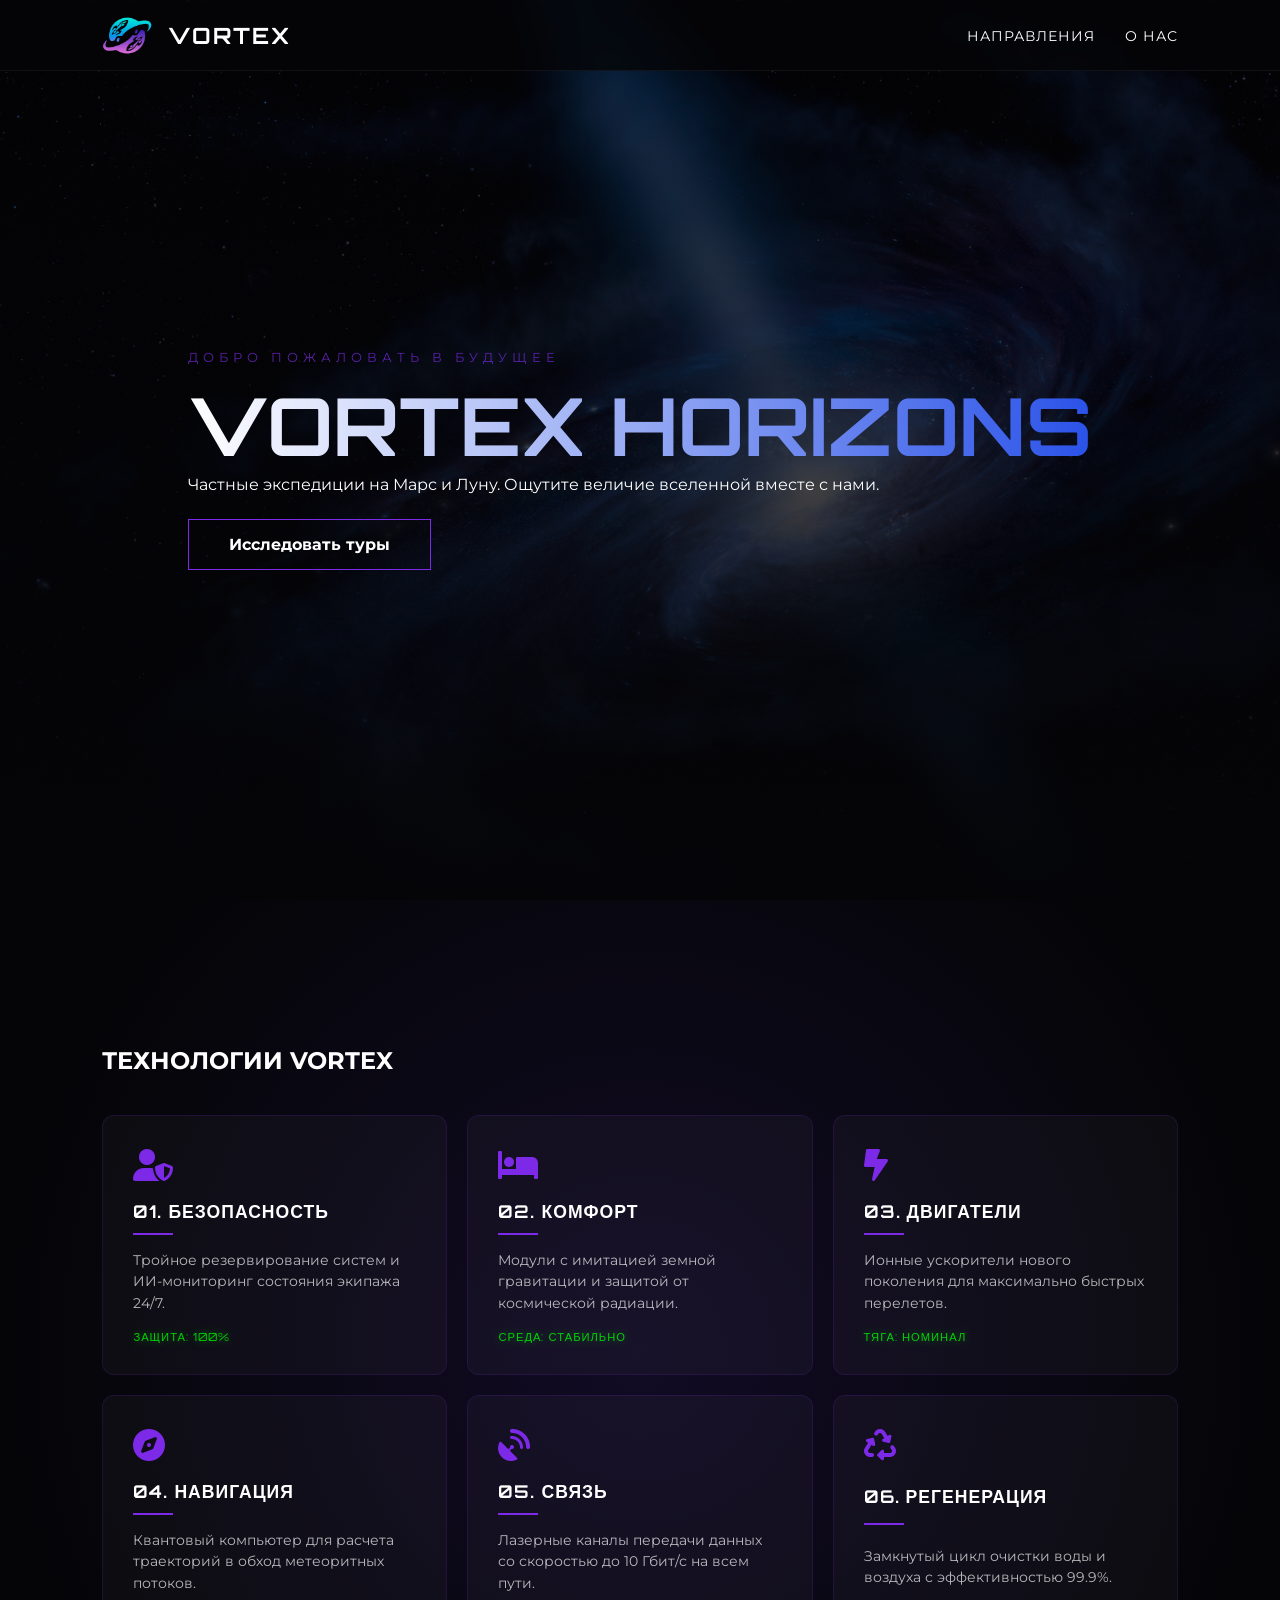
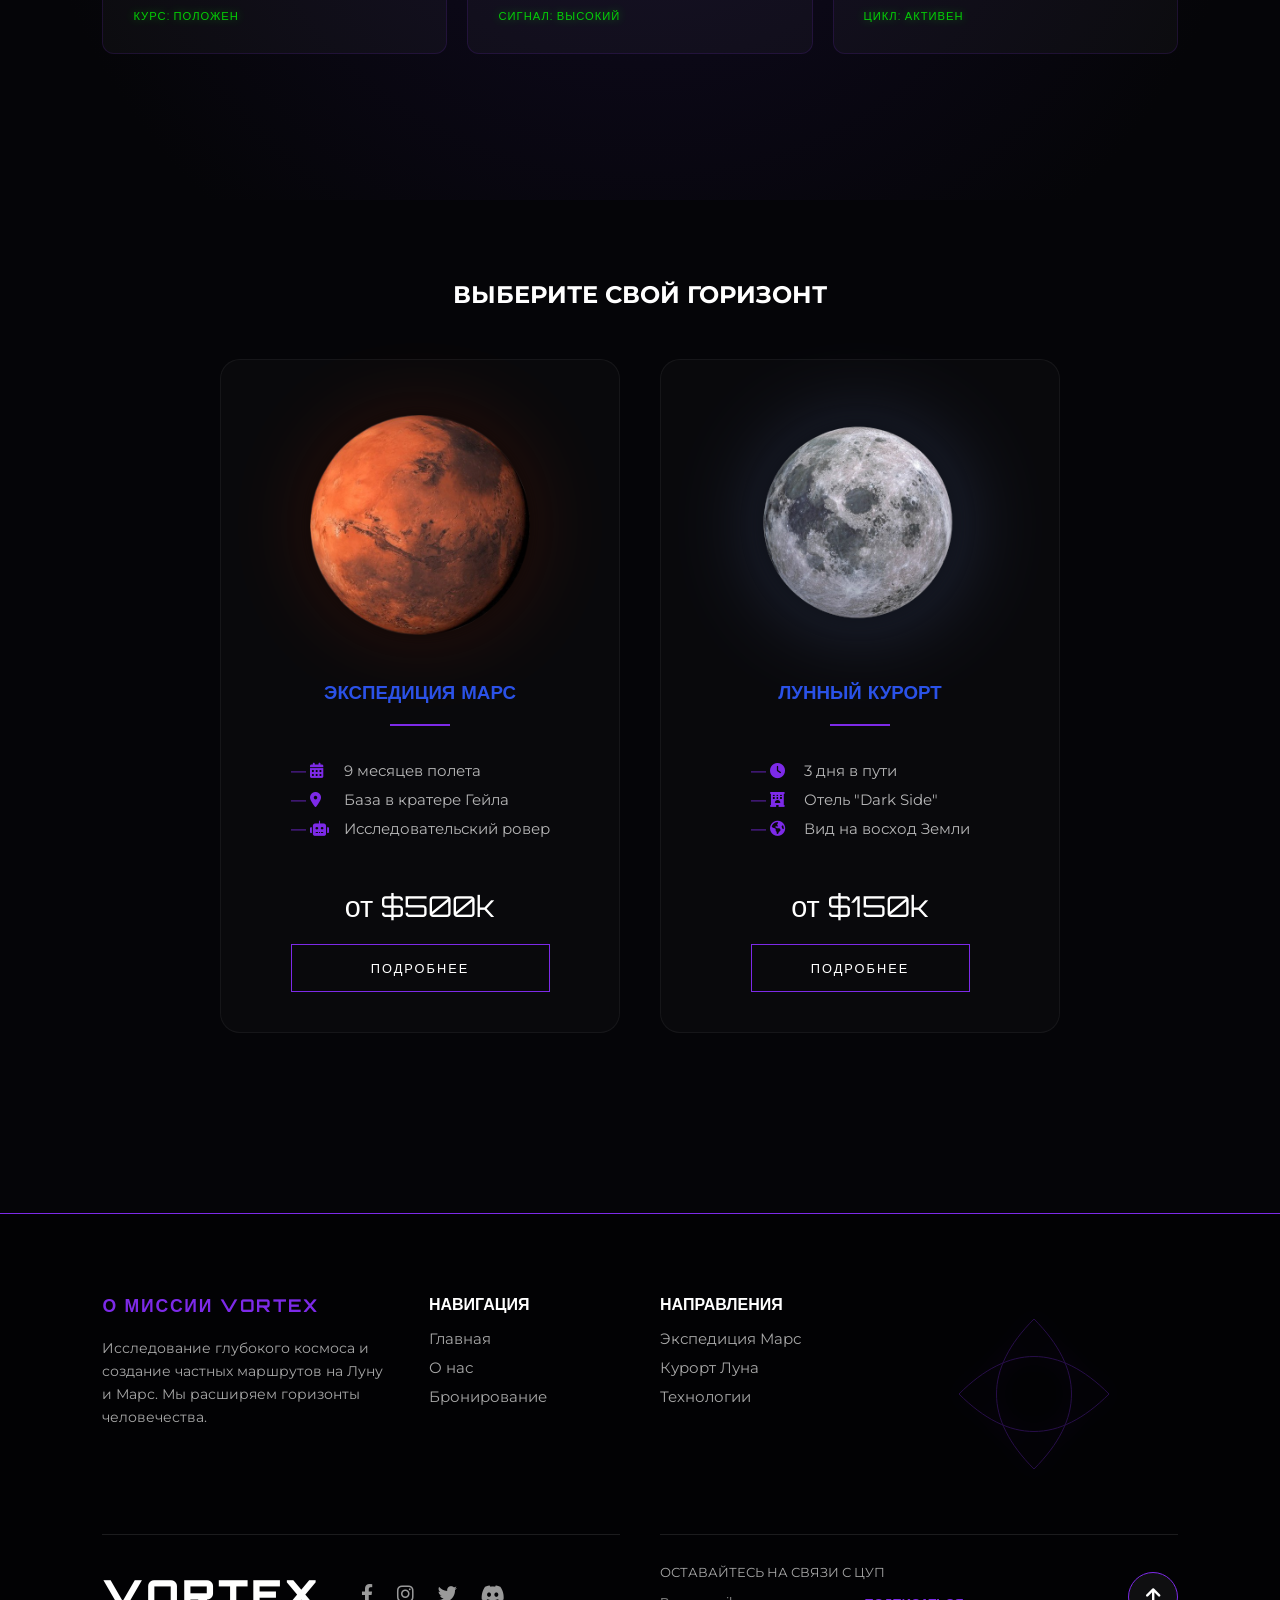
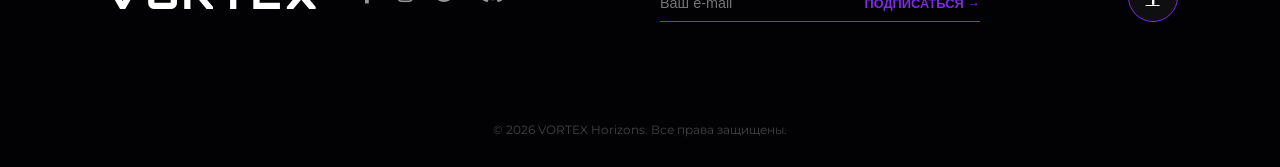
==== index.html @ 21c2fbfe "Add files via upload" ====
<!DOCTYPE html>
<html lang="ru">
<head>
    <meta charset="UTF-8">
    <meta name="viewport" content="width=device-width, initial-scale=1.0">
    <title>VORTEX Horizons | Исследование космоса</title>
    <link href="https://fonts.googleapis.com/css2?family=Montserrat:wght@300;400;700&family=Orbitron:wght@400;700&display=swap" rel="stylesheet">
    <link rel="stylesheet" href="style.css">
</head>
<body class="page-fade">

    <header class="main-header">
        <a href="index.html" class="logo">
            <img src="images/Logo.png" alt="VORTEX Logo" class="logo-img">
            <span>VORTEX</span>
        </a>
        <nav class="nav-menu">
            <ul>
                <li><a href="#destinations">Направления</a></li>
                <li><a href="about.html">О нас</a></li>
                </ul>
        </nav>
    </header>

    <main>
        <section id="home" class="hero">
            <div class="hero-content">
                <span class="subtitle">Добро пожаловать в будущее</span>
                <h1>VORTEX <span>HORIZONS</span></h1>
                <p>Частные экспедиции на Марс и Луну. Ощутите величие вселенной вместе с нами.</p>
                <div class="hero-actions">
                    <a href="#destinations" class="btn-main">Исследовать туры</a>
                </div>
            </div>
        </section>

<section id="advantages" class="advantages-fullscreen">
    <div class="container-full">
        <h2 class="section-title">ТЕХНОЛОГИИ VORTEX</h2>
        <div class="adv-grid-6">
            <div class="adv-item glass">
                <div class="adv-icon"><i class="fas fa-user-shield"></i></div>
                <h3 class="orbitron-text">01. БЕЗОПАСНОСТЬ</h3>
                <div class="adv-line"></div>
                <p>Тройное резервирование систем и ИИ-мониторинг состояния экипажа 24/7.</p>
                <span class="adv-status">Защита: 100%</span>
            </div>

            <div class="adv-item glass">
                <div class="adv-icon"><i class="fas fa-bed"></i></div>
                <h3 class="orbitron-text">02. КОМФОРТ</h3>
                <div class="adv-line"></div>
                <p>Модули с имитацией земной гравитации и защитой от космической радиации.</p>
                <span class="adv-status">Среда: Стабильно</span>
            </div>

            <div class="adv-item glass">
                <div class="adv-icon"><i class="fas fa-bolt-lightning"></i></div>
                <h3 class="orbitron-text">03. ДВИГАТЕЛИ</h3>
                <div class="adv-line"></div>
                <p>Ионные ускорители нового поколения для максимально быстрых перелетов.</p>
                <span class="adv-status">Тяга: Номинал</span>
            </div>

            <div class="adv-item glass">
                <div class="adv-icon"><i class="fas fa-compass"></i></div>
                <h3 class="orbitron-text">04. НАВИГАЦИЯ</h3>
                <div class="adv-line"></div>
                <p>Квантовый компьютер для расчета траекторий в обход метеоритных потоков.</p>
                <span class="adv-status">Курс: Положен</span>
            </div>

            <div class="adv-item glass">
                <div class="adv-icon"><i class="fas fa-satellite-dish"></i></div>
                <h3 class="orbitron-text">05. СВЯЗЬ</h3>
                <div class="adv-line"></div>
                <p>Лазерные каналы передачи данных со скоростью до 10 Гбит/с на всем пути.</p>
                <span class="adv-status">Сигнал: Высокий</span>
            </div>

            <div class="adv-item glass">
                <div class="adv-icon"><i class="fas fa-recycle"></i></div>
                <h3 class="orbitron-text">06. РЕГЕНЕРАЦИЯ</h3>
                <div class="adv-line"></div>
                <p>Замкнутый цикл очистки воды и воздуха с эффективностью 99.9%.</p>
                <span class="adv-status">Цикл: Активен</span>
            </div>
        </div>
    </div>
</section>

       <section id="destinations" class="destinations-fullscreen">
    <div class="container">
        <h2 class="section-title">ВЫБЕРИТЕ СВОЙ ГОРИЗОНТ</h2>
        
        <div class="dest-grid">
            <div class="dest-card glass">
                <div class="planet-container">
                    <div class="planet-glow mars-glow"></div>
                    <img src="images/mars-fly.png" alt="Mars" class="planet-img floating">
                </div>
                <div class="card-info">
                    <h3 class="orbitron-text">ЭКСПЕДИЦИЯ МАРС</h3>
                    <div class="dest-line"></div>
                    <ul class="features">
                        <li><i class="fas fa-calendar-alt"></i> 9 месяцев полета</li>
                        <li><i class="fas fa-map-marker-alt"></i> База в кратере Гейла</li>
                        <li><i class="fas fa-robot"></i> Исследовательский ровер</li>
                    </ul>
                    <div class="price">от $500k</div>
                    <a href="mars.html" class="btn-card-new">ПОДРОБНЕЕ</a>
                </div>
            </div>

            <div class="dest-card glass">
                <div class="planet-container">
                    <div class="planet-glow moon-glow"></div>
                    <img src="images/moon-fly.png" alt="Moon" class="planet-img floating-delayed">
                </div>
                <div class="card-info">
                    <h3 class="orbitron-text">ЛУННЫЙ КУРОРТ</h3>
                    <div class="dest-line"></div>
                    <ul class="features">
                        <li><i class="fas fa-clock"></i> 3 дня в пути</li>
                        <li><i class="fas fa-hotel"></i> Отель "Dark Side"</li>
                        <li><i class="fas fa-earth-americas"></i> Вид на восход Земли</li>
                    </ul>
                    <div class="price">от $150k</div>
                    <a href="moon.html" class="btn-card-new">ПОДРОБНЕЕ</a>
                </div>
            </div>
        </div>
    </div>
</section>
    </main>

    <link rel="stylesheet" href="https://cdnjs.cloudflare.com/ajax/libs/font-awesome/6.0.0/css/all.min.css">

    <footer class="main-footer">
        <div class="footer-grid">
            <div class="footer-col footer-mission-info">
                <div class="footer-heading-fx">О МИССИИ VORTEX</div>
                <p class="mission-desc">Исследование глубокого космоса и создание частных маршрутов на Луну и Марс. Мы расширяем горизонты человечества.</p>
            </div>
            
            <div class="footer-col footer-links">
                <div class="footer-sub-heading">Навигация</div>
                <ul>
                    <li><a href="index.html">Главная</a></li>
                    <li><a href="about.html">О нас</a></li>
                    <li><a href="booking.html">Бронирование</a></li>
                </ul>
            </div>
            
            <div class="footer-col footer-links">
                <div class="footer-sub-heading">Направления</div>
                <ul>
                    <li><a href="mars.html">Экспедиция Марс</a></li>
                    <li><a href="moon.html">Курорт Луна</a></li>
                    <li><a href="index.html#advantages">Технологии</a></li>
                </ul>
            </div>

            <div class="footer-col footer-graphic-placeholder">
                <svg viewBox="0 0 400 300" class="borjomi-style-graphic">
                    <path d="M 50 150 C 150 50, 250 50, 350 150" stroke="#7d2ae8" fill="none" stroke-width="2"/>
                    <path d="M 50 150 C 150 250, 250 250, 350 150" stroke="#7d2ae8" fill="none" stroke-width="2"/>
                    <path d="M 200 0 C 100 100, 100 200, 200 300" stroke="#7d2ae8" fill="none" stroke-width="2"/>
                    <path d="M 200 0 C 300 100, 300 200, 200 300" stroke="#7d2ae8" fill="none" stroke-width="2"/>
                </svg>
            </div>

            <div class="footer-bottom-left">
                <div class="footer-logo orbitron-text">VORTEX</div>
                <div class="footer-social">
                    <a href="#"><i class="fab fa-facebook-f"></i></a>
                    <a href="#"><i class="fab fa-instagram"></i></a>
                    <a href="#"><i class="fab fa-twitter"></i></a>
                    <a href="#"><i class="fab fa-discord"></i></a>
                </div>
            </div>

            <div class="footer-bottom-right">
                <div class="footer-email-box">
                    <label for="email-subscribe">Оставайтесь на связи с ЦУП</label>
                    <div class="subscribe-input-wrapper">
                        <input type="email" id="email-subscribe" placeholder="Ваш e-mail">
                        <button class="subscribe-btn">ПОДПИСАТЬСЯ →</button>
                    </div>
                </div>
                <a href="#home" class="back-to-top-btn"><i class="fas fa-arrow-up"></i></a>
            </div>
        </div>
        <div class="footer-copyright">
            <p>&copy; 2026 VORTEX Horizons. Все права защищены.</p>
        </div>
    </footer>

    <script src="script.js"></script>
</body>
</html>
---- style.css ----
:root {
    --bg-color: #050508;
    --accent-color: #7d2ae8;
    --secondary-accent: #2a52e8;
    --text-color: #ffffff;
    --glass: rgba(255, 255, 255, 0.05);
}

* { margin: 0; padding: 0; box-sizing: border-box; scroll-behavior: smooth; }

body {
    background-color: var(--bg-color);
    color: var(--text-color);
    font-family: 'Montserrat', sans-serif;
    overflow-x: hidden;
}

/* Header */
.main-header {
    display: flex; justify-content: space-between; align-items: center;
    padding: 15px 8%; position: fixed; width: 100%; z-index: 100;
    background: rgba(5, 5, 8, 0.8); backdrop-filter: blur(10px);
    border-bottom: 1px solid rgba(255,255,255,0.05);
}

.logo { 
    display: flex; 
    align-items: center; 
    gap: 15px; 
    font-weight: 700; 
    font-size: 1.4rem; 
    letter-spacing: 2px; 
    font-family: 'Orbitron', sans-serif; 
    text-decoration: none;
    color: #ffffff;
}

.logo-img {
    height: 40px;
    display: block;
}

.nav-menu ul {
    display: flex;
    list-style: none;
    gap: 30px;
    align-items: center;
}

.nav-menu a {
    text-decoration: none;
    color: var(--text-color);
    font-size: 0.9rem;
    font-weight: 400;
    letter-spacing: 1px;
    transition: 0.3s;
    text-transform: uppercase;
}

.nav-menu a:hover {
    color: var(--accent-color);
}
.btn-nav { border: 1px solid var(--accent-color); padding: 8px 20px; border-radius: 2px; }

/* Hero */
.hero {
    height: 100vh; display: flex; align-items: center; justify-content: center;
    background: linear-gradient(rgba(5,5,8,0.5), var(--bg-color)), url('images/main-bg.jpg') center/cover no-repeat;
}
.hero h1 { font-size: 5rem; font-family: 'Orbitron', sans-serif; background: linear-gradient(to right, #fff, var(--secondary-accent)); -webkit-background-clip: text; -webkit-text-fill-color: transparent; }
.hero .subtitle { color: var(--accent-color); letter-spacing: 5px; text-transform: uppercase; font-size: 0.8rem; display: block; margin-bottom: 10px; }
.btn-main { text-decoration: none; padding: 15px 40px; border: 1px solid var(--accent-color); color: #fff; font-weight: 700; transition: 0.3s; display: inline-block; margin-top: 25px; }
.btn-main:hover { background: var(--accent-color); box-shadow: 0 0 30px var(--accent-color); }

/* Секция направлений целиком */
.destinations-fullscreen {
    width: 100%;
    min-height: 100vh;
    display: flex;
    flex-direction: column;
    justify-content: center;
    align-items: center;
    padding: 80px 8%;
    background: var(--bg-color);
    text-align: center;
}

.dest-grid {
    display: flex;
    justify-content: center;
    align-items: stretch;
    gap: 40px;
    margin-top: 50px;
    width: 100%;
    flex-wrap: wrap;
}

.dest-card.glass {
    background: rgba(255, 255, 255, 0.02);
    border: 1px solid rgba(255, 255, 255, 0.05);
    border-radius: 20px;
    padding: 40px;
    width: 400px;
    transition: 0.4s ease;
    display: flex;
    flex-direction: column;
    align-items: center;
}

.dest-card.glass:hover {
    background: rgba(255, 255, 255, 0.05);
    border-color: var(--accent-color);
    transform: translateY(-15px);
    box-shadow: 0 20px 40px rgba(0, 0, 0, 0.5);
}

.planet-container {
    position: relative;
    height: 250px;
    display: flex;
    justify-content: center;
    align-items: center;
    margin-bottom: 30px;
}

.planet-img {
    width: 220px;
    z-index: 2;
    filter: drop-shadow(0 0 10px rgba(0,0,0,0.5));
}

.planet-glow {
    position: absolute;
    width: 180px;
    height: 180px;
    border-radius: 50%;
    filter: blur(50px);
    opacity: 0.3;
    transition: 0.5s;
}

.mars-glow { background: #ff4500; }
.moon-glow { background: #88aaff; }

.dest-card:hover .planet-glow {
    opacity: 0.6;
    transform: scale(1.2);
}

.dest-line {
    width: 60px;
    height: 2px;
    background: var(--accent-color);
    margin: 15px auto;
}

.features {
    list-style: none;
    text-align: left;
    margin: 20px auto;
    display: inline-block;
}

.features li {
    font-size: 0.95rem;
    color: rgba(255,255,255,0.7);
    margin-bottom: 10px;
}

.features i {
    color: var(--accent-color);
    margin-right: 10px;
    width: 20px;
}

.price {
    font-size: 1.8rem;
    font-family: 'Orbitron', sans-serif;
    margin: 20px 0;
    color: #fff;
}

.btn-card-new {
    display: block;
    padding: 15px;
    border: 1px solid var(--accent-color);
    color: #fff;
    text-decoration: none;
    font-family: 'Orbitron', sans-serif;
    font-size: 0.8rem;
    letter-spacing: 2px;
    transition: 0.3s;
    background: transparent;
}

.btn-card-new:hover {
    background: var(--accent-color);
    box-shadow: 0 0 20px var(--accent-color);
}

.floating { animation: float 6s ease-in-out infinite; }
.floating-delayed { animation: float 6s ease-in-out infinite; animation-delay: 2s; }

@keyframes float {
    0%, 100% { transform: translateY(0); }
    50% { transform: translateY(-15px); }
}

.floating-mars { animation: float 6s ease-in-out infinite; }
.floating-moon { animation: float 8s ease-in-out infinite; }

.card-info h3 { font-family: 'Orbitron', sans-serif; color: var(--secondary-accent); margin-bottom: 20px; }
.features li::before { content: "— "; color: var(--accent-color); }

/* Модальное окно */
.modal {
    display: none; position: fixed; z-index: 2000; left: 0; top: 0; width: 100%; height: 100%;
    background: rgba(0, 0, 0, 0.85); backdrop-filter: blur(10px); align-items: center; justify-content: center;
}
.modal-content {
    background: rgba(255, 255, 255, 0.05); border: 1px solid var(--accent-color);
    padding: 50px; border-radius: 20px; width: 450px; position: relative;
}
.close-btn { position: absolute; right: 20px; top: 10px; font-size: 30px; cursor: pointer; color: var(--accent-color); }

.orbitron-text { font-family: 'Orbitron', sans-serif; }

/* Полноэкранная секция технологий */
.advantages-fullscreen {
    width: 100%;
    height: 100vh;
    display: flex;
    flex-direction: column;
    justify-content: center;
    align-items: center;
    padding: 60px 8%;
    background: radial-gradient(circle at center, #110b24 0%, var(--bg-color) 80%);
    position: relative;
    overflow: hidden;
}

.container-full {
    width: 100%;
    max-width: 1400px;
    display: flex;
    flex-direction: column;
    gap: 40px;
}

.adv-grid-6 {
    display: grid;
    grid-template-columns: repeat(3, 1fr);
    grid-template-rows: repeat(2, 1fr);
    gap: 20px;
    width: 100%;
}

.adv-item {
    padding: 30px;
    border: 1px solid rgba(125, 42, 232, 0.15);
    border-radius: 12px;
    background: rgba(255, 255, 255, 0.03);
    transition: 0.4s ease;
    display: flex;
    flex-direction: column;
    justify-content: space-between;
}

.adv-item:hover {
    transform: translateY(-5px);
    border-color: var(--accent-color);
    background: rgba(125, 42, 232, 0.05);
    box-shadow: 0 0 30px rgba(125, 42, 232, 0.1);
}

.adv-icon {
    font-size: 2rem;
    color: var(--accent-color);
    margin-bottom: 15px;
}

.adv-item h3 {
    font-size: 1.1rem;
    margin-bottom: 10px;
    letter-spacing: 1px;
}

.adv-line {
    width: 40px;
    height: 2px;
    background: var(--accent-color);
    margin-bottom: 15px;
}

.adv-item p {
    font-size: 0.9rem;
    line-height: 1.5;
    color: rgba(255, 255, 255, 0.7);
}

.adv-status {
    margin-top: 15px;
    font-family: 'Orbitron', sans-serif;
    font-size: 0.7rem;
    color: #00ff00;
    text-transform: uppercase;
    opacity: 0.8;
    letter-spacing: 1px;
    text-shadow: 0 0 8px rgba(0, 255, 0, 0.5);
}

@media (max-width: 1024px) {
    .advantages-fullscreen { height: auto; padding: 100px 5%; }
    .adv-grid-6 { grid-template-columns: repeat(2, 1fr); }
}

@media (max-width: 768px) {
    .adv-grid-6 { grid-template-columns: 1fr; }
}

/* Страницы деталей (Марс/Луна) */
.detail-page { padding: 150px 8% 50px; min-height: 100vh; }
.detail-hero { display: flex; align-items: center; justify-content: space-between; gap: 50px; }
.detail-text { flex: 1; }
.detail-text h1 { font-size: 4rem; margin-bottom: 20px; }
.detail-text h1 span { color: var(--secondary-accent); }
.detail-text p { font-size: 1.1rem; line-height: 1.8; opacity: 0.8; margin-bottom: 30px; }
.detail-image { flex: 1; text-align: center; }
.detail-image img { width: 100%; max-width: 500px; filter: drop-shadow(0 0 30px var(--accent-color)); }

.detail-stats { display: flex; justify-content: center; gap: 30px; margin-top: 80px; }
.stat-box { background: var(--glass); padding: 30px 50px; border-radius: 15px; text-align: center; border: 1px solid rgba(255,255,255,0.1); }
.stat-box h4 { font-family: 'Orbitron', sans-serif; color: var(--accent-color); margin-bottom: 10px; font-size: 0.9rem; letter-spacing: 2px;}
.stat-box p { font-size: 1.5rem; font-weight: bold; }

/* Footers */
.main-footer {
    background: #020204;
    color: #fff;
    padding: 80px 8% 30px;
    border-top: 1px solid var(--accent-color);
    margin-top: 100px;
}

.footer-grid {
    display: grid;
    grid-template-columns: 1.5fr 1fr 1fr 1.5fr;
    gap: 40px;
    max-width: 1400px;
    margin: 0 auto;
    padding-bottom: 50px;
}

.footer-heading-fx {
    font-size: 1.1rem;
    font-weight: 700;
    margin-bottom: 20px;
    color: var(--accent-color);
    letter-spacing: 0.1em;
    text-transform: uppercase;
    font-family: 'Orbitron', sans-serif;
}

.footer-sub-heading {
    font-size: 1rem;
    font-weight: 600;
    margin-bottom: 15px;
    color: #fff;
    text-transform: uppercase;
    font-family: 'Orbitron', sans-serif;
}

.footer-mission-info p {
    font-size: 0.9rem;
    line-height: 1.6;
    color: #a7a7a7;
    max-width: 300px;
}

.footer-links ul { list-style: none; }
.footer-links li { margin-bottom: 10px; }
.footer-links a {
    font-size: 0.95rem;
    color: #a7a7a7;
    text-decoration: none;
    transition: 0.3s;
}
.footer-links a:hover { color: var(--accent-color); padding-left: 5px; }

.footer-graphic-placeholder {
    grid-column: 4 / 5;
    display: flex;
    justify-content: center;
    align-items: center;
}
.borjomi-style-graphic {
    width: 200px;
    height: 200px;
    opacity: 0.3;
    filter: drop-shadow(0 0 10px var(--accent-color));
}

.footer-bottom-left {
    grid-column: 1 / 3;
    display: flex;
    align-items: center;
    gap: 40px;
    border-top: 1px solid rgba(255, 255, 255, 0.1);
    padding-top: 30px;
}

.footer-logo {
    font-size: 2.5rem;
    font-weight: 900;
    color: #fff;
    letter-spacing: 0.08em;
}

.footer-social a {
    font-size: 1.2rem;
    color: #fff;
    margin-right: 20px;
    transition: 0.3s;
    opacity: 0.6;
}
.footer-social a:hover { color: var(--accent-color); opacity: 1; transform: scale(1.2); }

.footer-bottom-right {
    grid-column: 3 / 5;
    display: flex;
    justify-content: space-between;
    align-items: flex-end;
    border-top: 1px solid rgba(255, 255, 255, 0.1);
    padding-top: 30px;
}

.footer-email-box label {
    display: block;
    font-size: 0.8rem;
    color: #a7a7a7;
    margin-bottom: 10px;
    text-transform: uppercase;
}

.subscribe-input-wrapper {
    display: flex;
    position: relative;
    width: 320px;
    border-bottom: 1px solid var(--accent-color);
    padding-bottom: 5px;
}

.subscribe-input-wrapper input {
    flex-grow: 1;
    background: transparent;
    border: none;
    color: #fff;
    padding: 5px 0;
    font-size: 0.9rem;
    outline: none;
}

.subscribe-btn {
    background: none;
    border: none;
    color: var(--accent-color);
    font-weight: 700;
    text-transform: uppercase;
    cursor: pointer;
    font-size: 0.8rem;
    transition: 0.3s;
}
.subscribe-btn:hover { color: #fff; letter-spacing: 1px; }

.back-to-top-btn {
    background: rgba(255,255,255,0.05);
    border: 1px solid var(--accent-color);
    border-radius: 50%;
    width: 50px;
    height: 50px;
    display: flex;
    justify-content: center;
    align-items: center;
    font-size: 1.2rem;
    color: #fff;
    transition: 0.3s;
}
.back-to-top-btn:hover { background: var(--accent-color); box-shadow: 0 0 20px var(--accent-color); color: #fff; }

.footer-copyright {
    text-align: center;
    font-size: 0.75rem;
    color: #444;
    margin-top: 50px;
}

@media(max-width: 1000px) {
    .footer-grid { grid-template-columns: repeat(2, 1fr); }
    .footer-graphic-placeholder { display: none; }
    .footer-bottom-left, .footer-bottom-right { grid-column: 1 / 3; }
}

@media(max-width: 600px) {
    .footer-grid { grid-template-columns: 1fr; }
    .footer-bottom-left, .footer-bottom-right { grid-column: 1 / 2; }
    .subscribe-input-wrapper { width: 100%; }
}

/* Анимация перехода страниц */
.page-fade { animation: fadeIn 0.8s ease-in-out; }
@keyframes fadeIn { from { opacity: 0; transform: translateY(10px); } to { opacity: 1; transform: translateY(0); } }

/* Адаптивность (мобильные) */
@media (max-width: 768px) {
    .main-header { flex-direction: column; gap: 15px; padding: 15px; }
    .nav-menu ul { gap: 15px; flex-wrap: wrap; justify-content: center; }
    .hero h1 { font-size: 3rem; }
    .adv-grid, .detail-hero, .detail-stats { flex-direction: column; }
    .dest-card { width: 100%; }
}

/* СТРАНИЦА "О НАС" */
.page-about { background: #020204; }
.about-hero { position: relative; height: 100vh; width: 100%; display: flex; align-items: center; justify-content: center; overflow: hidden; }
.video-bg { position: absolute; top: 50%; left: 50%; transform: translate(-50%, -50%); min-width: 100%; min-height: 100%; width: auto; height: auto; z-index: -2; object-fit: cover; }
.hero-overlay { position: absolute; top: 0; left: 0; width: 100%; height: 100%; background: linear-gradient(to bottom, rgba(0,0,0,0.3), rgba(2,2,4,1)); z-index: -1; }
.about-hero .hero-content { text-align: center; z-index: 1; }

.spec-title { font-size: 8rem; font-weight: 900; line-height: 0.9; letter-spacing: -5px; margin-bottom: 20px; background: linear-gradient(to bottom, #fff 50%, #444); -webkit-background-clip: text; -webkit-text-fill-color: transparent; }
.spec-title span { color: var(--accent-color); -webkit-text-fill-color: initial; }

.subtitle { font-size: 1rem; letter-spacing: 5px; opacity: 0.7; margin-top: 20px; }

.scroll-down { position: absolute; bottom: 40px; font-size: 1.5rem; color: var(--accent-color); animation: bounce 2s infinite; opacity: 0.7; }

@keyframes bounce { 0%, 20%, 50%, 80%, 100% {transform: translateY(0);} 40% {transform: translateY(-10px);} 60% {transform: translateY(-5px);} }

.about-info { padding: 100px 8%; position: relative; z-index: 2; }
.container { max-width: 1200px; margin: 0 auto; }

.about-quote { padding: 60px; text-align: center; margin-bottom: 60px; border: 1px solid rgba(125, 42, 232, 0.3); }
.about-quote p { font-size: 1.8rem; font-style: italic; line-height: 1.4; margin-bottom: 30px; color: #eee; }
.quote-author { color: var(--accent-color); letter-spacing: 2px; font-size: 0.9rem; }

.about-grid { display: grid; grid-template-columns: 1fr 1fr; gap: 30px; margin-bottom: 40px; }
.info-card { padding: 50px; transition: 0.3s; }
.info-card:hover { border-color: var(--secondary-accent); transform: translateY(-5px); }
.icon-accent { font-size: 3rem; color: var(--accent-color); margin-bottom: 20px; display: block; }
.info-card h3 { font-size: 1.2rem; margin-bottom: 15px; letter-spacing: 1px; }
.info-card p { font-size: 0.95rem; line-height: 1.7; opacity: 0.8; }

.wide-card { padding: 60px; margin-top: 40px; }
.wide-header { text-align: center; margin-bottom: 50px; }
.stats-grid { display: flex; justify-content: center; gap: 80px; text-align: center; }
.stat-item { flex: 1; }
.stat-num { font-size: 4rem; font-family: 'Orbitron', sans-serif; color: var(--accent-color); font-weight: 700; background: linear-gradient(to bottom, var(--accent-color), #fff); -webkit-background-clip: text; -webkit-text-fill-color: transparent; }
.stat-desc { font-size: 0.9rem; text-transform: uppercase; letter-spacing: 2px; margin-top: 10px; opacity: 0.7; }

@media (max-width: 1000px) {
    .spec-title { font-size: 5rem; letter-spacing: -2px; }
    .about-quote p { font-size: 1.4rem; }
    .stats-grid { gap: 40px; flex-wrap: wrap; }
}

@media (max-width: 768px) {
    .spec-title { font-size: 3.5rem; }
    .about-grid { grid-template-columns: 1fr; }
    .about-quote, .wide-card { padding: 30px; }
}

/* Pricing Section */
.pricing-section { padding: 100px 8%; background: #050508; }
.pricing-grid { display: grid; grid-template-columns: repeat(3, 1fr); gap: 30px; margin-top: 50px; }
.price-card { padding: 40px; display: flex; flex-direction: column; position: relative; border: 1px solid rgba(255, 255, 255, 0.05); }
.price-card.featured { border-color: var(--accent-color); background: rgba(125, 42, 232, 0.05); transform: scale(1.05); z-index: 2; }
.featured-badge { position: absolute; top: -15px; left: 50%; transform: translateX(-50%); background: var(--accent-color); padding: 5px 15px; font-size: 0.7rem; font-family: 'Orbitron', sans-serif; border-radius: 20px; }
.price-header { text-align: center; margin-bottom: 30px; border-bottom: 1px solid rgba(255, 255, 255, 0.1); padding-bottom: 20px; }
.package-name { display: block; font-size: 0.9rem; letter-spacing: 2px; color: var(--accent-color); margin-bottom: 10px; }
.price-value { font-size: 2.2rem; font-weight: 700; font-family: 'Orbitron', sans-serif; }
.price-features { list-style: none; margin-bottom: 40px; flex-grow: 1; }
.price-features li { margin-bottom: 15px; font-size: 0.9rem; opacity: 0.8; display: flex; align-items: center; gap: 10px; }
.price-features i { color: #00ff00; font-size: 0.8rem; }
.price-features li.disabled { opacity: 0.3; text-decoration: line-through; }
.price-features li.disabled i { color: #ff0000; }
.btn-price { display: block; text-align: center; padding: 15px; border: 1px solid #fff; color: #fff; text-decoration: none; font-family: 'Orbitron', sans-serif; font-size: 0.8rem; transition: 0.3s; }
.btn-price:hover { background: #fff; color: #000; }
.featured .btn-price { background: var(--accent-color); border-color: var(--accent-color); }
.featured .btn-price:hover { background: transparent; color: #fff; }

/* ===================== СТРАНИЦА БРОНИРОВАНИЯ (ЦУП STYLE) ===================== */

.booking-page {
    padding: 120px 8% 80px;
    min-height: 100vh;
    display: flex;
    align-items: center;
    justify-content: center;
    background: radial-gradient(circle at top right, #0a0a1a, var(--bg-color));
}

.booking-container {
    display: flex;
    max-width: 1100px;
    width: 100%;
    background: rgba(255, 255, 255, 0.02);
    border-radius: 24px;
    overflow: hidden;
    border: 1px solid rgba(125, 42, 232, 0.2);
    backdrop-filter: blur(15px);
    box-shadow: 0 40px 100px rgba(0, 0, 0, 0.5);
}

/* Левая часть: Инфо */
.booking-info {
    flex: 1;
    padding: 60px;
    background: linear-gradient(135deg, rgba(125, 42, 232, 0.1), transparent);
    border-right: 1px solid rgba(255,255,255,0.05);
    display: flex;
    flex-direction: column;
    justify-content: center;
}

.booking-info h1 { 
    font-size: 2.2rem; 
    margin-bottom: 25px; 
    line-height: 1.2;
    letter-spacing: 2px;
}
.booking-info h1 span { 
    color: var(--accent-color); 
    display: block;
    text-shadow: 0 0 20px rgba(125, 42, 232, 0.5);
}

.booking-info p { 
    opacity: 0.6; 
    line-height: 1.7; 
    margin-bottom: 45px; 
    font-size: 0.95rem;
}

/* Шаги регистрации */
.step-list { display: flex; flex-direction: column; gap: 25px; }

.step { 
    display: flex; 
    align-items: center; 
    gap: 20px; 
    font-weight: 700; 
    font-family: 'Orbitron', sans-serif;
    font-size: 0.75rem;
    letter-spacing: 1px;
    opacity: 0.5;
    transition: 0.3s;
}

.step:hover { opacity: 1; color: var(--accent-color); }

.step span { 
    width: 32px; height: 32px; 
    border: 1px solid var(--accent-color); 
    display: flex; align-items: center; justify-content: center; 
    border-radius: 50%; 
    color: var(--accent-color); 
    font-size: 0.7rem;
    box-shadow: 0 0 10px rgba(125, 42, 232, 0.3);
}

/* Правая часть: Форма */
.booking-form-wrapper { 
    flex: 1.4; 
    padding: 60px; 
    background: rgba(0, 0, 0, 0.2);
}

.modern-form .form-row { 
    display: flex; 
    gap: 30px; 
    margin-bottom: 40px; 
}

.modern-form .input-group { 
    position: relative; 
    flex: 1; 
}

/* Поля ввода */
.modern-form input, 
.modern-form select {
    width: 100%; 
    padding: 12px 0; 
    background: none; 
    border: none;
    border-bottom: 1px solid rgba(255, 255, 255, 0.1); 
    color: #fff; 
    font-size: 1rem;
    outline: none;
    font-family: 'Montserrat', sans-serif;
    transition: 0.3s;
}

/* Убираем стандартную стрелочку селекта */
.modern-form select {
    appearance: none;
    cursor: pointer;
}

/* Кастомный Label */
.modern-form label {
    position: absolute; 
    left: 0; 
    top: 12px; 
    color: rgba(255, 255, 255, 0.4);
    transition: 0.3s cubic-bezier(0.4, 0, 0.2, 1); 
    pointer-events: none;
    font-size: 0.9rem;
}

/* Анимация лейбла при фокусе и наличии текста */
.modern-form input:focus ~ label, 
.modern-form input:not(:placeholder-shown) ~ label,
.modern-form select:focus ~ label,
.modern-form select:valid ~ label {
    top: -18px; 
    font-size: 0.7rem; 
    color: var(--accent-color);
    letter-spacing: 1px;
    text-transform: uppercase;
}

/* Линия подчеркивания (Bar) */
.modern-form .bar {
    position: absolute; 
    bottom: 0; 
    left: 0; 
    height: 2px; 
    width: 0;
    background: var(--accent-color); 
    transition: 0.4s ease;
    box-shadow: 0 0 15px var(--accent-color);
}

.modern-form input:focus ~ .bar,
.modern-form select:focus ~ .bar { 
    width: 100%; 
}

/* Чекбокс согласия */
.checkbox-row { margin: 10px 0 40px; }

.checkbox-row .container {
    display: block;
    position: relative;
    padding-left: 35px;
    cursor: pointer;
    font-size: 0.85rem;
    color: rgba(255,255,255,0.6);
    user-select: none;
}

.checkbox-row input { position: absolute; opacity: 0; cursor: pointer; height: 0; width: 0; }

.checkmark {
    position: absolute;
    top: 0; left: 0;
    height: 20px; width: 20px;
    background: rgba(255,255,255,0.05);
    border: 1px solid rgba(255,255,255,0.2);
    border-radius: 4px;
    transition: 0.3s;
}

.checkbox-row .container:hover input ~ .checkmark { border-color: var(--accent-color); }
.checkbox-row input:checked ~ .checkmark { background: var(--accent-color); border-color: var(--accent-color); }

.checkmark:after {
    content: "";
    position: absolute;
    display: none;
    left: 6px; top: 2px;
    width: 5px; height: 10px;
    border: solid white;
    border-width: 0 2px 2px 0;
    transform: rotate(45deg);
}

.checkbox-row input:checked ~ .checkmark:after { display: block; }

/* Кнопка отправки */
.btn-submit-large {
    width: 100%; 
    padding: 22px; 
    background: transparent; 
    border: 1px solid var(--accent-color); 
    color: #fff;
    cursor: pointer; 
    transition: 0.4s; 
    letter-spacing: 3px;
    font-size: 0.85rem;
    position: relative;
    overflow: hidden;
}

.btn-submit-large:hover {
    background: var(--accent-color);
    box-shadow: 0 0 40px rgba(125, 42, 232, 0.6);
    transform: translateY(-2px);
}

/* Адаптивность */
@media (max-width: 950px) {
    .booking-container { flex-direction: column; }
    .booking-info { padding: 40px; border-right: none; border-bottom: 1px solid rgba(255,255,255,0.05); }
    .booking-form-wrapper { padding: 40px; }
}

@media (max-width: 600px) {
    .modern-form .form-row { flex-direction: column; gap: 40px; }
    .booking-info h1 { font-size: 1.8rem; }
}

/* Стилизация выпадающего списка (option) */
.modern-form select option {
    background-color: #120a2a; /* Темный фон под стать сайту */
    color: #fff;
    padding: 15px;
}

/* Убираем синее выделение в некоторых браузерах и подправляем отступы */
.modern-form select:focus {
    outline: none;
}

.modern-form select optgroup {
    background: #1a1a3a;
    color: var(--accent-color);
    padding: 10px;
}

/* ===================== СТРАНИЦА 404 ===================== */

.error-page {
    background: #05050a;
    height: 100vh;
    display: flex;
    align-items: center;
    justify-content: center;
    overflow: hidden;
    position: relative;
}

.error-container {
    text-align: center;
    z-index: 10;
    padding: 20px;
}

/* Эффект глитча для цифр 404 */
.glitch {
    font-size: 12rem;
    font-weight: 700;
    color: #fff;
    position: relative;
    text-shadow: 0.05em 0 0 rgba(255, 0, 0, 0.75),
                -0.025em -0.05em 0 rgba(0, 255, 0, 0.75),
                0.025em 0.05em 0 rgba(0, 0, 255, 0.75);
    animation: glitch 500ms infinite;
}

.glitch::before,
.glitch::after {
    content: attr(data-text);
    position: absolute;
    top: 0; left: 0; width: 100%; height: 100%;
    opacity: 0.8;
}

.glitch::before {
    animation: glitch 650ms infinite;
    clip-path: polygon(0 0, 100% 0, 100% 45%, 0 45%);
    transform: translate(-0.025em, -0.0125em);
    color: var(--accent-color);
}

.glitch::after {
    animation: glitch 375ms infinite;
    clip-path: polygon(0 80%, 100% 20%, 100% 100%, 0 100%);
    transform: translate(0.0125em, 0.025em);
    color: #00fff2;
}

@keyframes glitch {
    0% { text-shadow: 0.05em 0 0 #ff0000, -0.05em -0.025em 0 #00ff00, 0.025em 0.05em 0 #0000ff; }
    14% { text-shadow: 0.05em 0 0 #ff0000, -0.05em -0.025em 0 #00ff00, 0.025em 0.05em 0 #0000ff; }
    15% { text-shadow: -0.05em -0.025em 0 #ff0000, 0.025em 0.025em 0 #00ff00, -0.05em -0.05em 0 #0000ff; }
    49% { text-shadow: -0.05em -0.025em 0 #ff0000, 0.025em 0.025em 0 #00ff00, -0.05em -0.05em 0 #0000ff; }
    50% { text-shadow: 0.025em 0.05em 0 #ff0000, 0.05em 0 0 #00ff00, 0 -0.05em 0 #0000ff; }
    99% { text-shadow: 0.025em 0.05em 0 #ff0000, 0.05em 0 0 #00ff00, 0 -0.05em 0 #0000ff; }
    100% { text-shadow: -0.025em 0 0 #ff0000, -0.025em -0.025em 0 #00ff00, -0.025em -0.05em 0 #0000ff; }
}

.error-info h2 {
    letter-spacing: 5px;
    margin-bottom: 15px;
    color: var(--accent-color);
}

.error-info p {
    opacity: 0.5;
    font-size: 1rem;
    margin-bottom: 40px;
}

.error-actions .scanner-btn {
    display: inline-flex;
    text-decoration: none;
    padding: 0 40px;
    width: auto;
}

/* Звездный фон для 404 */
.stars-overlay {
    position: absolute;
    width: 200%; height: 200%;
    background-image: radial-gradient(circle, #fff 1px, transparent 1px);
    background-size: 50px 50px;
    opacity: 0.1;
    animation: drift 60s infinite linear;
}

@keyframes drift {
    from { transform: rotate(0deg); }
    to { transform: rotate(360deg); }
}
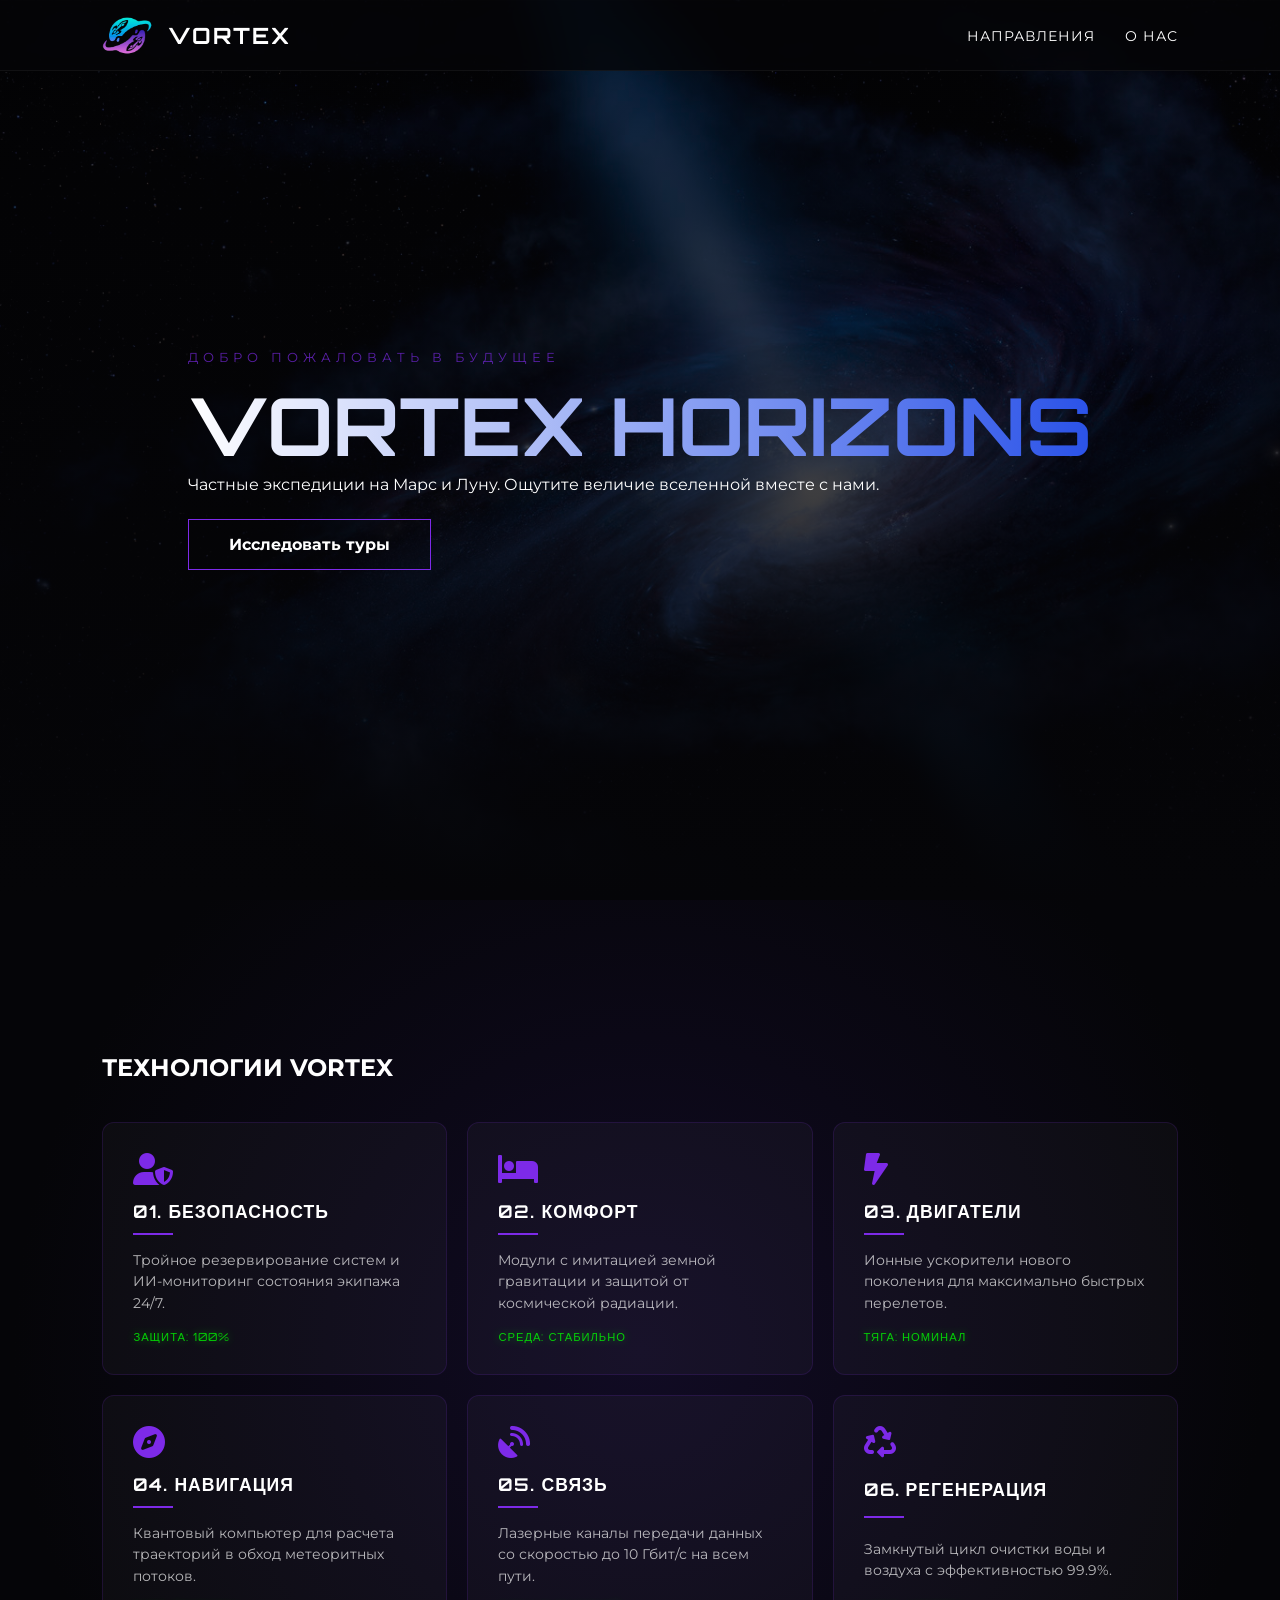
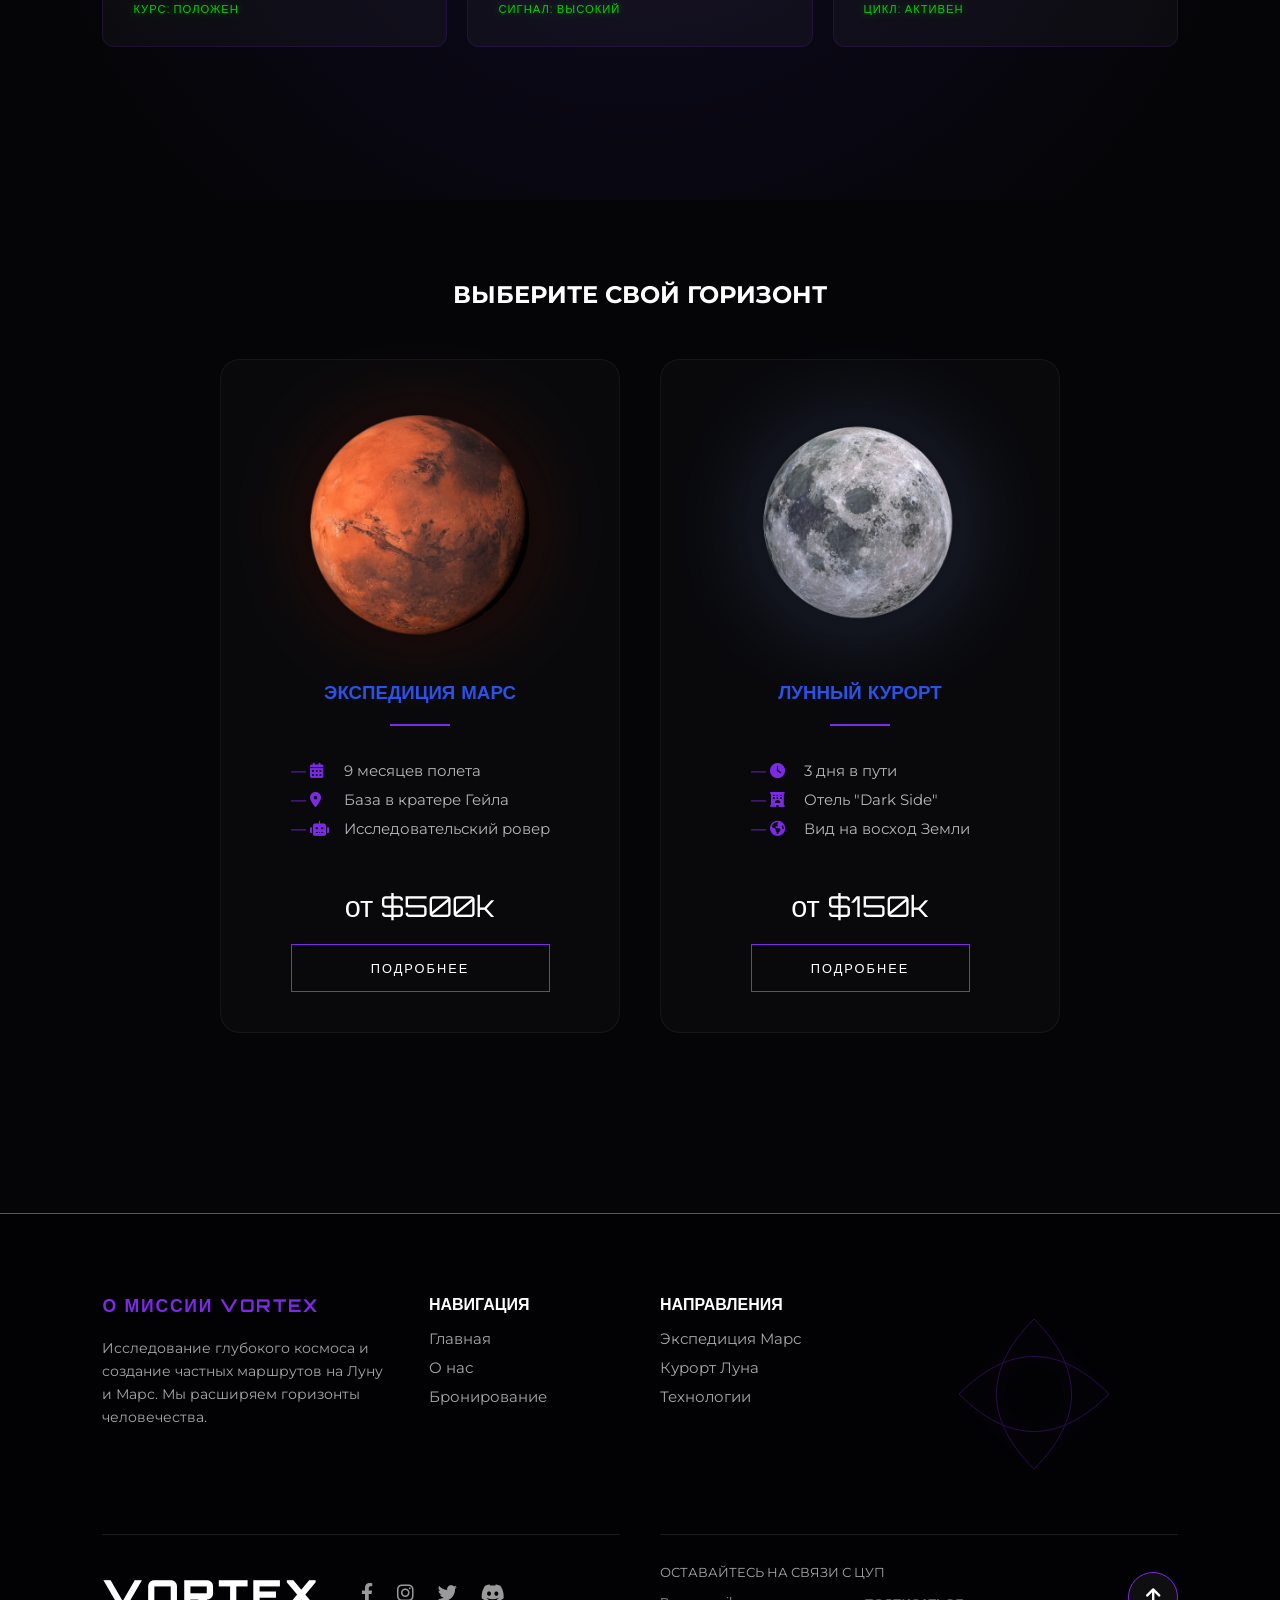
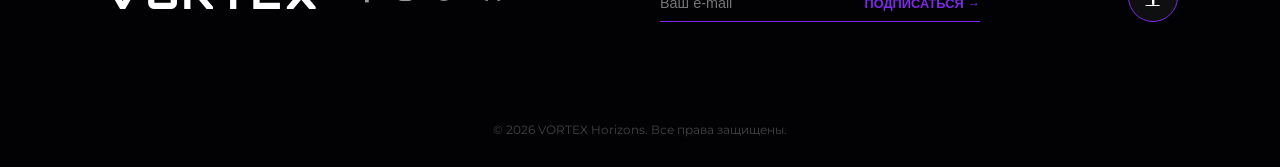
==== commit 892c2c8d: "Update index.html" ====
--- a/index.html
+++ b/index.html
@@ -1,8 +1,17 @@
-<!DOCTYPE html>
-<html lang="ru">
 <head>
     <meta charset="UTF-8">
     <meta name="viewport" content="width=device-width, initial-scale=1.0">
+    
+    <meta name="description" content="VORTEX Horizons — ведущее агентство космического туризма. Забронируйте экспедиции на Марс и Луну уже сегодня.">
+    <meta name="keywords" content="космический туризм, полеты на марс, экспедиция на луну, vortex horizons, космос">
+    <meta name="author" content="Carpenco Maxim">
+    <meta name="robots" content="index, follow">
+    
+    <meta property="og:title" content="VORTEX Horizons | Исследование космоса">
+    <meta property="og:description" content="Ваш билет к звездам. Исследуйте пакеты услуг по колонизации планет.">
+    <meta property="og:image" content="img/logo.png">
+    <meta property="og:url" content="https://твой-гитхаб.github.io/vortex/">
+
     <title>VORTEX Horizons | Исследование космоса</title>
     <link href="https://fonts.googleapis.com/css2?family=Montserrat:wght@300;400;700&family=Orbitron:wght@400;700&display=swap" rel="stylesheet">
     <link rel="stylesheet" href="style.css">
@@ -198,4 +207,5 @@
 
     <script src="script.js"></script>
 </body>
-</html>+
+</html>
